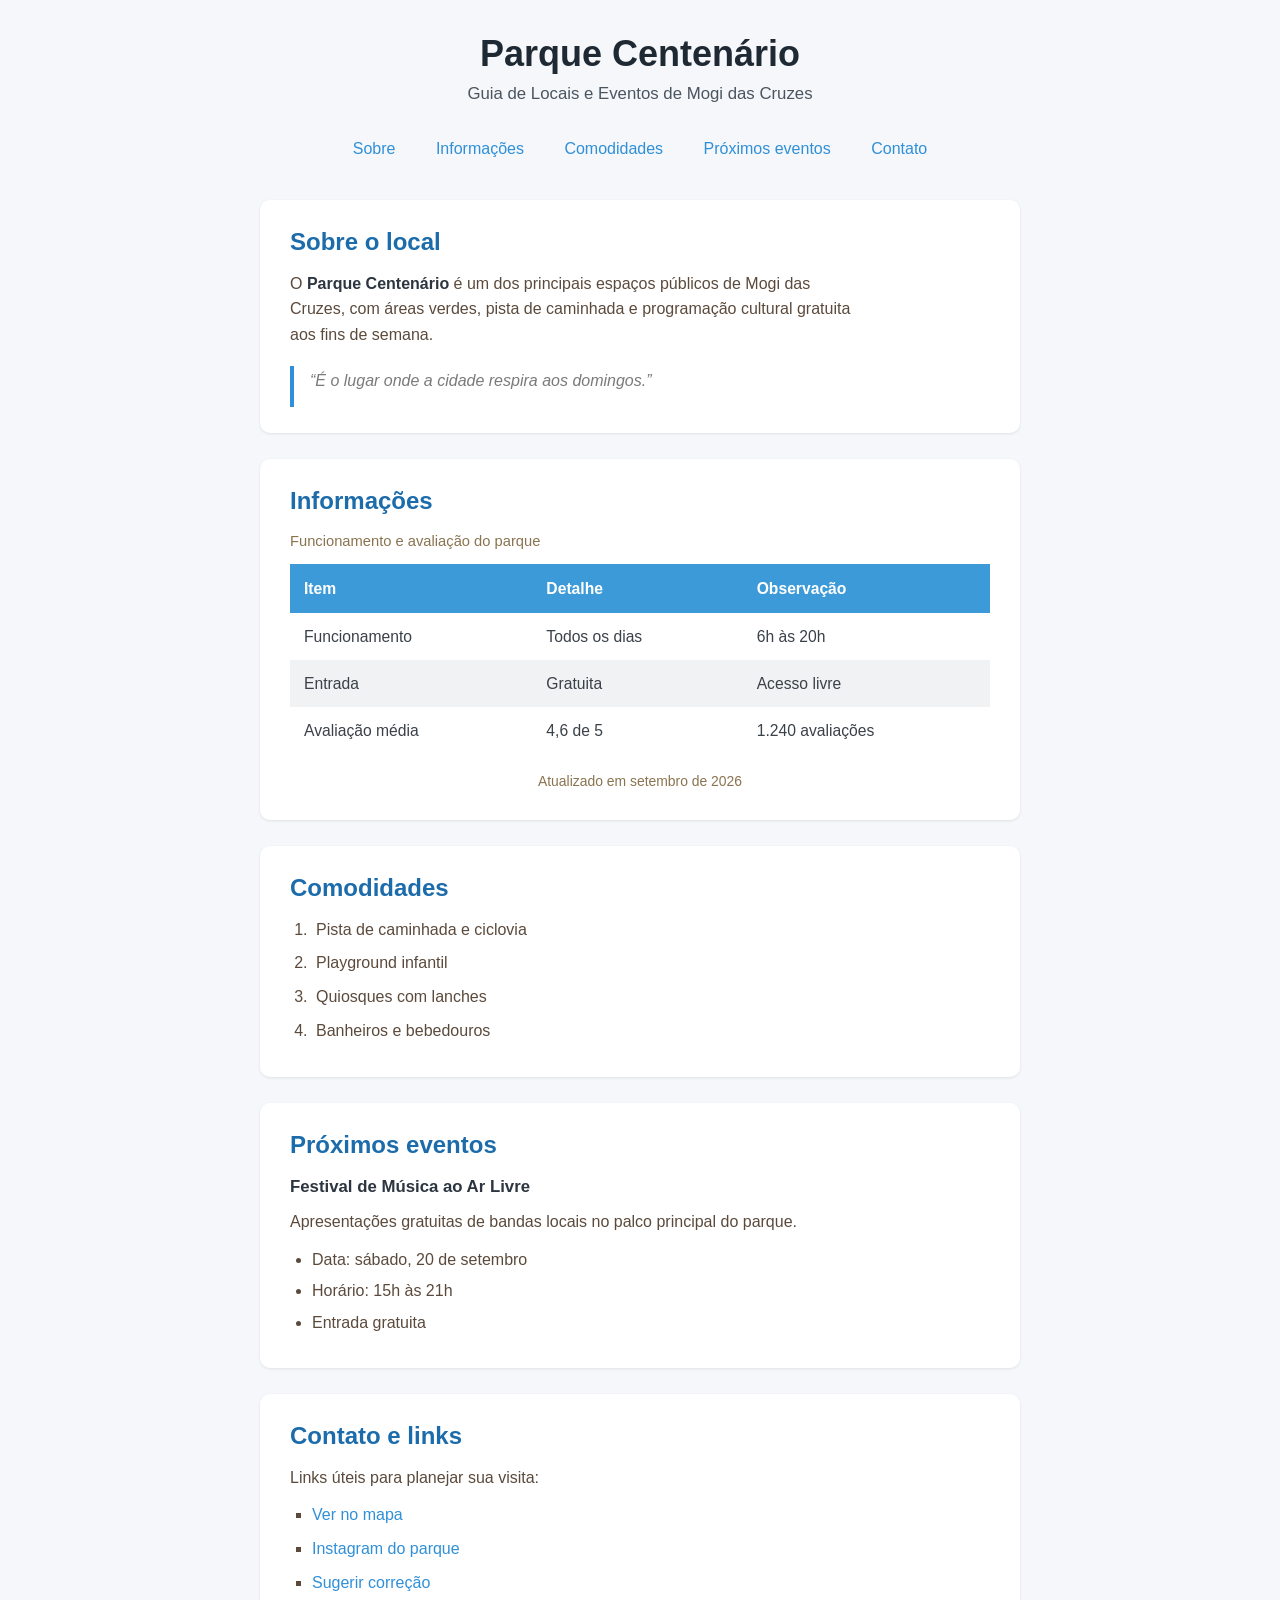
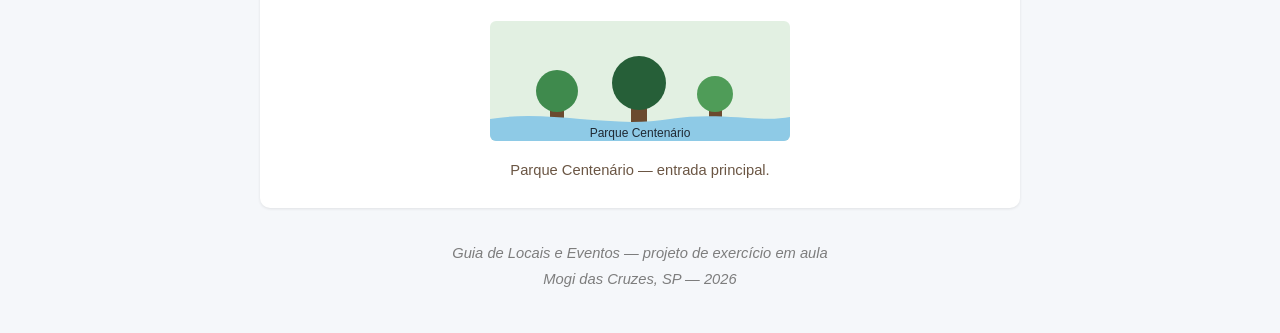
==== detalhe.html @ 13347dfd "feat: adicionar pagina de detalhe do parque" ====
<!DOCTYPE html>
<html lang="pt-BR">
<head>
  <meta charset="UTF-8">
  <meta name="viewport" content="width=device-width, initial-scale=1">
  <title>Parque Centenário — Guia de Locais e Eventos de Mogi das Cruzes</title>
  <meta name="description" content="Página de detalhe do Parque Centenário: horários, comodidades, próximos eventos e contato.">
  <link rel="stylesheet" href="css/estilo.css">
</head>
<body>

  <a class="pular-para-conteudo" href="#conteudo">Pular para o conteúdo</a>

  <header class="cabecalho">
    <h1>Parque Centenário</h1>
    <p class="subtitulo">Guia de Locais e Eventos de Mogi das Cruzes</p>

    <nav class="menu" aria-label="Seções da página">
      <ul>
        <li><a href="#sobre">Sobre</a></li>
        <li><a href="#informacoes">Informações</a></li>
        <li><a href="#comodidades">Comodidades</a></li>
        <li><a href="#eventos">Próximos eventos</a></li>
        <li><a href="#contato">Contato</a></li>
      </ul>
    </nav>
  </header>

  <main id="conteudo">

    <section class="cartao" id="sobre">
      <h2>Sobre o local</h2>
      <p>
        O <strong>Parque Centenário</strong> é um dos principais espaços públicos de
        Mogi das Cruzes, com áreas verdes, pista de caminhada e programação cultural
        gratuita aos fins de semana.
      </p>
      <blockquote>
        <p>É o lugar onde a cidade respira aos domingos.</p>
      </blockquote>
    </section>

    <section class="cartao" id="informacoes">
      <h2>Informações</h2>
      <table class="tabela-informacoes">
        <caption>Funcionamento e avaliação do parque</caption>
        <thead>
          <tr>
            <th scope="col">Item</th>
            <th scope="col">Detalhe</th>
            <th scope="col">Observação</th>
          </tr>
        </thead>
        <tbody>
          <tr>
            <th scope="row">Funcionamento</th>
            <td>Todos os dias</td>
            <td>6h às 20h</td>
          </tr>
          <tr>
            <th scope="row">Entrada</th>
            <td>Gratuita</td>
            <td>Acesso livre</td>
          </tr>
          <tr>
            <th scope="row">Avaliação média</th>
            <td>4,6 de 5</td>
            <td>1.240 avaliações</td>
          </tr>
        </tbody>
        <tfoot>
          <tr>
            <td colspan="3">Atualizado em setembro de 2026</td>
          </tr>
        </tfoot>
      </table>
    </section>

    <section class="cartao" id="comodidades">
      <h2>Comodidades</h2>
      <ol class="lista-comodidades">
        <li>Pista de caminhada e ciclovia</li>
        <li>Playground infantil</li>
        <li>Quiosques com lanches</li>
        <li>Banheiros e bebedouros</li>
      </ol>
    </section>

    <section class="cartao" id="eventos">
      <h2>Próximos eventos</h2>
      <article class="evento">
        <h3>Festival de Música ao Ar Livre</h3>
        <p>Apresentações gratuitas de bandas locais no palco principal do parque.</p>
        <ul class="lista-evento">
          <!-- Atenção: em 2026, 20/09 cai num domingo. Confira a data antes de entregar. -->
          <li>Data: sábado, 20 de setembro</li>
          <li>Horário: 15h às 21h</li>
          <li>Entrada gratuita</li>
        </ul>
      </article>
    </section>

    <section class="cartao" id="contato">
      <h2>Contato e links</h2>
      <p>Links úteis para planejar sua visita:</p>
      <ul class="lista-contato">
        <li><a href="https://www.openstreetmap.org/search?query=Parque%20Centen%C3%A1rio%20Mogi%20das%20Cruzes">Ver no mapa</a></li>
        <li><a href="https://www.instagram.com/prefeituramogidascruzes/">Instagram do parque</a></li>
        <li><a href="mailto:guia@exemplo.com.br?subject=Sugest%C3%A3o%20de%20corre%C3%A7%C3%A3o">Sugerir correção</a></li>
      </ul>

      <figure class="foto-local">
        <img src="imagens/parque-centenario.svg"
             width="300" height="120"
             alt="Ilustração do Parque Centenário: três árvores sobre um gramado, com um lago à frente.">
        <figcaption>Parque Centenário — entrada principal.</figcaption>
      </figure>
    </section>

  </main>

  <footer class="rodape">
    <p>Guia de Locais e Eventos — projeto de exercício em aula</p>
    <p>Mogi das Cruzes, SP — 2026</p>
  </footer>

</body>
</html>
---- css/estilo.css ----
/* ==========================================================================
   Guia de Locais e Eventos — página de detalhe
   Paleta: azul #1c6cab (títulos) | #2f8fd8 (links/tabela)
           texto quente #5b4a3c | fundo #f5f7fa | cartão #ffffff
   ========================================================================== */

/* ---------- Base ---------- */

html {
  box-sizing: border-box;
}

*,
*::before,
*::after {
  box-sizing: inherit;
}

body {
  margin: 0;
  padding: 32px 16px 40px;
  background-color: #f5f7fa;
  font-family: "Segoe UI", Candara, "Trebuchet MS", Verdana, sans-serif;
  font-size: 16px;
  line-height: 1.6;
  color: #5b4a3c;
}

/* Link de atalho: só aparece quando recebe foco pelo teclado */
.pular-para-conteudo {
  position: absolute;
  top: -60px;
  left: 16px;
  z-index: 10;
  padding: 10px 16px;
  border-radius: 6px;
  background-color: #1c6cab;
  color: #ffffff;
}

.pular-para-conteudo:focus {
  top: 12px;
}

/* ---------- Cabeçalho e menu ---------- */

.cabecalho {
  max-width: 760px;
  margin: 0 auto 30px;
  text-align: center;
}

.cabecalho h1 {
  margin: 0 0 6px;
  font-size: 2.25rem;
  line-height: 1.2;
  color: #1f2933;
}

.subtitulo {
  margin: 0 0 20px;
  font-size: 1.05rem;
  color: #4a5560;
}

.menu ul {
  margin: 0;
  padding: 0;
  list-style: none;
}

.menu li {
  display: inline-block;
  margin: 4px 16px;
}

.menu a {
  display: inline-block;
  padding: 4px 2px;
  font-size: 1rem;
}

/* ---------- Estados dos links (ordem LVHA) ---------- */

a:link {
  color: #2f8fd8;
  text-decoration: none;
}

a:visited {
  color: #6b62c4;
}

a:hover {
  color: #14588f;
  text-decoration: underline;
}

a:focus {
  outline: 3px solid #e08b1e;
  outline-offset: 2px;
  border-radius: 3px;
}

a:active {
  color: #0f4671;
}

/* ---------- Cartões de seção ---------- */

.cartao {
  max-width: 760px;
  margin: 0 auto 26px;
  padding: 26px 30px;
  background-color: #ffffff;
  border-radius: 10px;
  box-shadow: 0 1px 3px rgba(0, 0, 0, 0.09);
}

.cartao h2 {
  margin: 0 0 14px;
  font-size: 1.5rem;
  line-height: 1.3;
  color: #1c6cab;
}

.cartao p {
  margin: 0 0 12px;
  max-width: 65ch;
}

.cartao strong {
  color: #2c3540;
}

/* ---------- Citação ---------- */

blockquote {
  margin: 18px 0 0;
  padding: 2px 0 2px 16px;
  border-left: 4px solid #2f8fd8;
  font-style: italic;
  color: #7a7a7a;
}

blockquote p {
  margin: 0;
}

blockquote p::before {
  content: "\201C";
}

blockquote p::after {
  content: "\201D";
}

/* ---------- Tabela de informações ---------- */

.tabela-informacoes {
  width: 100%;
  border-collapse: collapse;
  font-size: 0.98rem;
}

.tabela-informacoes caption {
  caption-side: top;
  padding-bottom: 10px;
  text-align: left;
  font-size: 0.92rem;
  color: #8a7350;
}

.tabela-informacoes thead th {
  padding: 12px 14px;
  background-color: #3d9ad9;
  color: #ffffff;
  text-align: left;
  font-weight: bold;
}

.tabela-informacoes tbody th,
.tabela-informacoes tbody td {
  padding: 11px 14px;
  text-align: left;
  font-weight: normal;
  color: #3a4149;
}

/* Zebra: linhas pares do corpo da tabela */
.tabela-informacoes tbody tr:nth-child(even) {
  background-color: #f1f2f4;
}

.tabela-informacoes tfoot td {
  padding-top: 16px;
  text-align: center;
  font-size: 0.87rem;
  color: #8a7350;
}

/* ---------- Listas com marcadores personalizados ---------- */

.lista-comodidades {
  list-style-type: decimal;
  margin: 0;
  padding-left: 22px;
}

.lista-comodidades li {
  margin-bottom: 8px;
  padding-left: 4px;
}

.lista-evento {
  list-style-type: disc;
  margin: 0;
  padding-left: 22px;
}

.lista-evento li {
  margin-bottom: 6px;
}

.lista-contato {
  list-style-type: square;
  margin: 0;
  padding-left: 22px;
}

.lista-contato li {
  margin-bottom: 8px;
}

/* ---------- Evento ---------- */

.evento h3 {
  margin: 0 0 8px;
  font-size: 1.05rem;
  color: #2c3540;
}

/* ---------- Figura ---------- */

.foto-local {
  margin: 26px 0 0;
  text-align: center;
}

.foto-local img {
  max-width: 100%;
  height: auto;
  border-radius: 6px;
}

.foto-local figcaption {
  margin-top: 10px;
  font-size: 0.92rem;
  color: #6b5644;
}

/* ---------- Rodapé ---------- */

.rodape {
  max-width: 760px;
  margin: 34px auto 0;
  text-align: center;
  font-style: italic;
  font-size: 0.92rem;
  color: #7d7d7d;
}

.rodape p {
  margin: 2px 0;
}

/* ---------- Telas estreitas ---------- */

@media (max-width: 560px) {
  body {
    padding: 20px 10px 30px;
  }

  .cabecalho h1 {
    font-size: 1.75rem;
  }

  .cartao {
    padding: 20px 18px;
  }

  .menu li {
    margin: 4px 9px;
  }

  .tabela-informacoes {
    font-size: 0.9rem;
  }

  .tabela-informacoes thead th,
  .tabela-informacoes tbody th,
  .tabela-informacoes tbody td {
    padding: 9px 8px;
  }
}
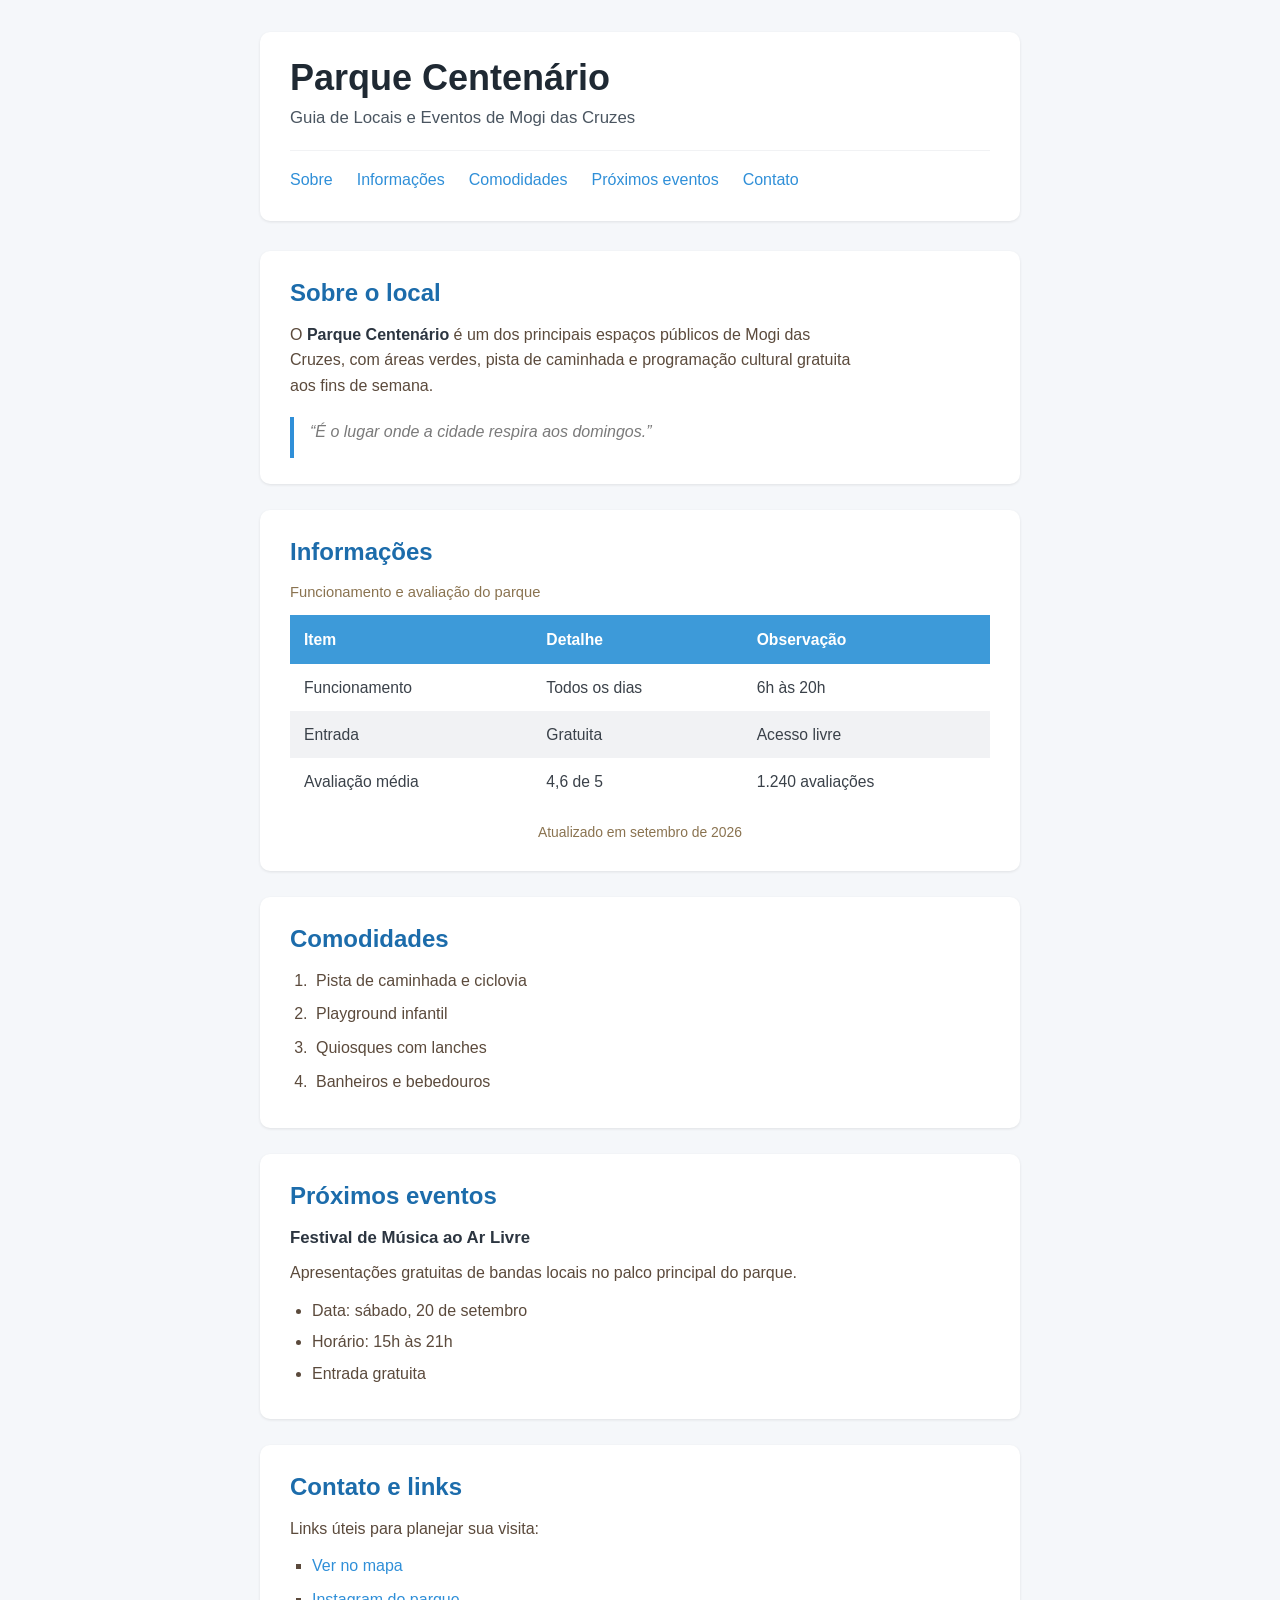
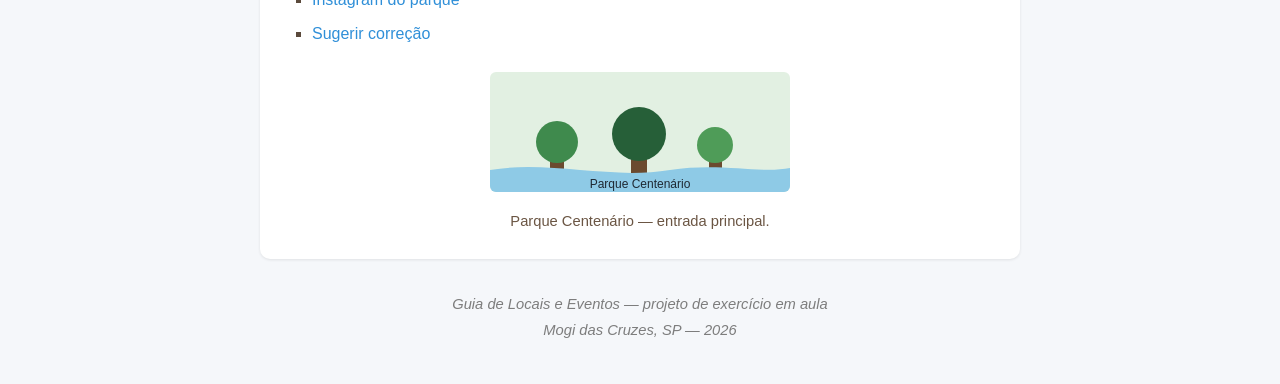
==== commit 3bda78a8: "refactor: reorganizar cabecalho do guia" ====
--- a/detalhe.html
+++ b/detalhe.html
@@ -12,8 +12,10 @@
   <a class="pular-para-conteudo" href="#conteudo">Pular para o conteúdo</a>
 
   <header class="cabecalho">
-    <h1>Parque Centenário</h1>
-    <p class="subtitulo">Guia de Locais e Eventos de Mogi das Cruzes</p>
+    <div class="identidade">
+      <h1>Parque Centenário</h1>
+      <p class="subtitulo">Guia de Locais e Eventos de Mogi das Cruzes</p>
+    </div>
 
     <nav class="menu" aria-label="Seções da página">
       <ul>
--- a/css/estilo.css
+++ b/css/estilo.css
@@ -47,7 +47,14 @@
 .cabecalho {
   max-width: 760px;
   margin: 0 auto 30px;
-  text-align: center;
+  padding: 24px 30px;
+  background-color: #ffffff;
+  border-radius: 10px;
+  box-shadow: 0 1px 3px rgba(0, 0, 0, 0.09);
+}
+
+.identidade {
+  margin-bottom: 18px;
 }
 
 .cabecalho h1 {
@@ -58,25 +65,32 @@
 }
 
 .subtitulo {
-  margin: 0 0 20px;
+  margin: 0;
   font-size: 1.05rem;
   color: #4a5560;
 }
 
+.menu {
+  padding-top: 12px;
+  border-top: 1px solid #f1f2f4;
+}
+
 .menu ul {
+  display: flex;
+  flex-wrap: wrap;
+  gap: 8px 24px;
   margin: 0;
   padding: 0;
   list-style: none;
 }
 
 .menu li {
-  display: inline-block;
-  margin: 4px 16px;
+  margin: 0;
 }
 
 .menu a {
   display: inline-block;
-  padding: 4px 2px;
+  padding: 4px 0;
   font-size: 1rem;
 }
 
@@ -281,6 +295,10 @@
     padding: 20px 10px 30px;
   }
 
+  .cabecalho {
+    padding: 20px 18px;
+  }
+
   .cabecalho h1 {
     font-size: 1.75rem;
   }
@@ -289,8 +307,8 @@
     padding: 20px 18px;
   }
 
-  .menu li {
-    margin: 4px 9px;
+  .menu ul {
+    gap: 6px 18px;
   }
 
   .tabela-informacoes {
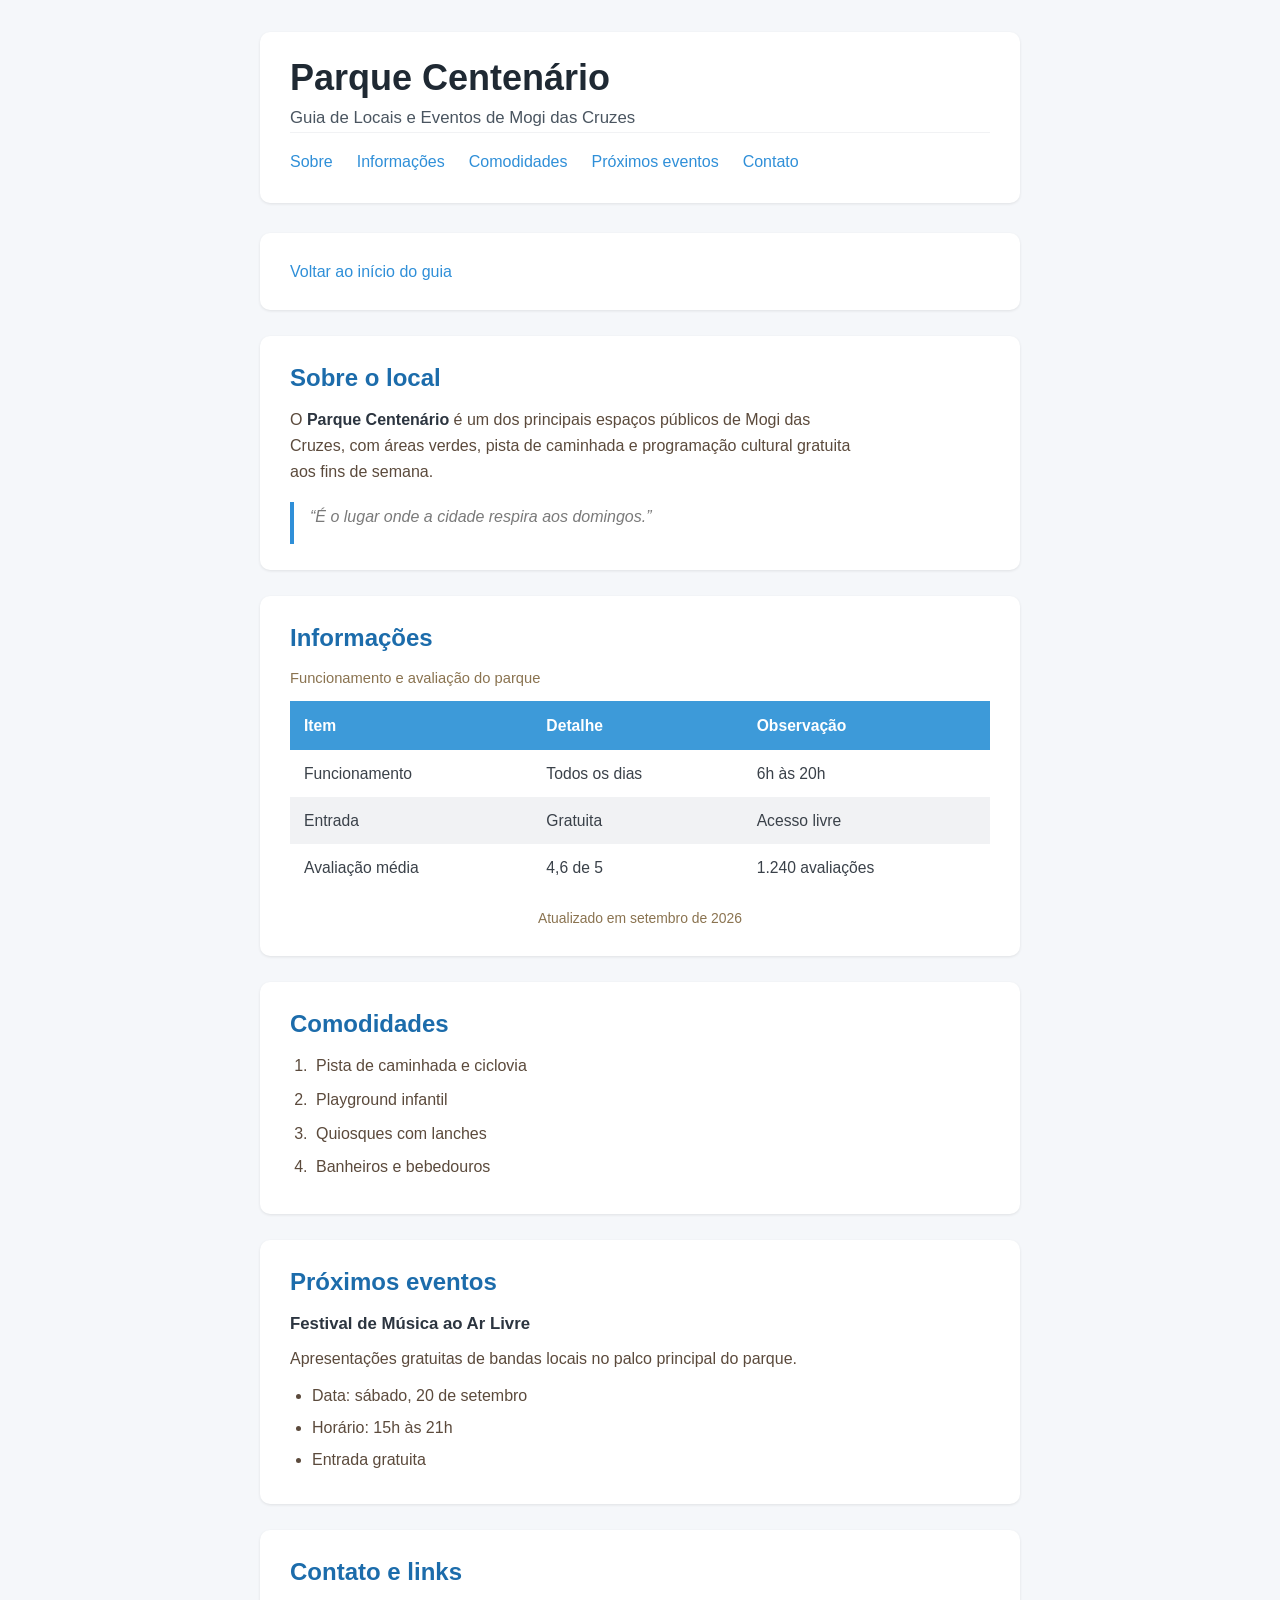
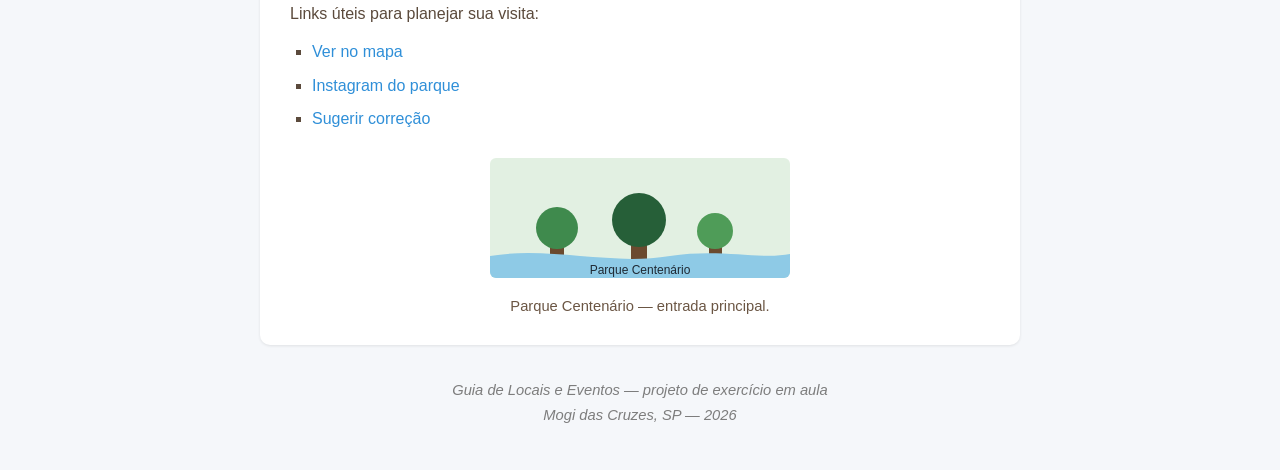
==== commit d552aff4: "feat: preparar home e navegacao para GitHub Pages" ====
--- a/detalhe.html
+++ b/detalhe.html
@@ -12,10 +12,8 @@
   <a class="pular-para-conteudo" href="#conteudo">Pular para o conteúdo</a>
 
   <header class="cabecalho">
-    <div class="identidade">
-      <h1>Parque Centenário</h1>
-      <p class="subtitulo">Guia de Locais e Eventos de Mogi das Cruzes</p>
-    </div>
+    <h1>Parque Centenário</h1>
+    <p class="subtitulo">Guia de Locais e Eventos de Mogi das Cruzes</p>
 
     <nav class="menu" aria-label="Seções da página">
       <ul>
@@ -29,6 +27,10 @@
   </header>
 
   <main id="conteudo">
+
+    <nav class="cartao" aria-label="Navegação de retorno">
+      <a href="index.html">Voltar ao início do guia</a>
+    </nav>
 
     <section class="cartao" id="sobre">
       <h2>Sobre o local</h2>
